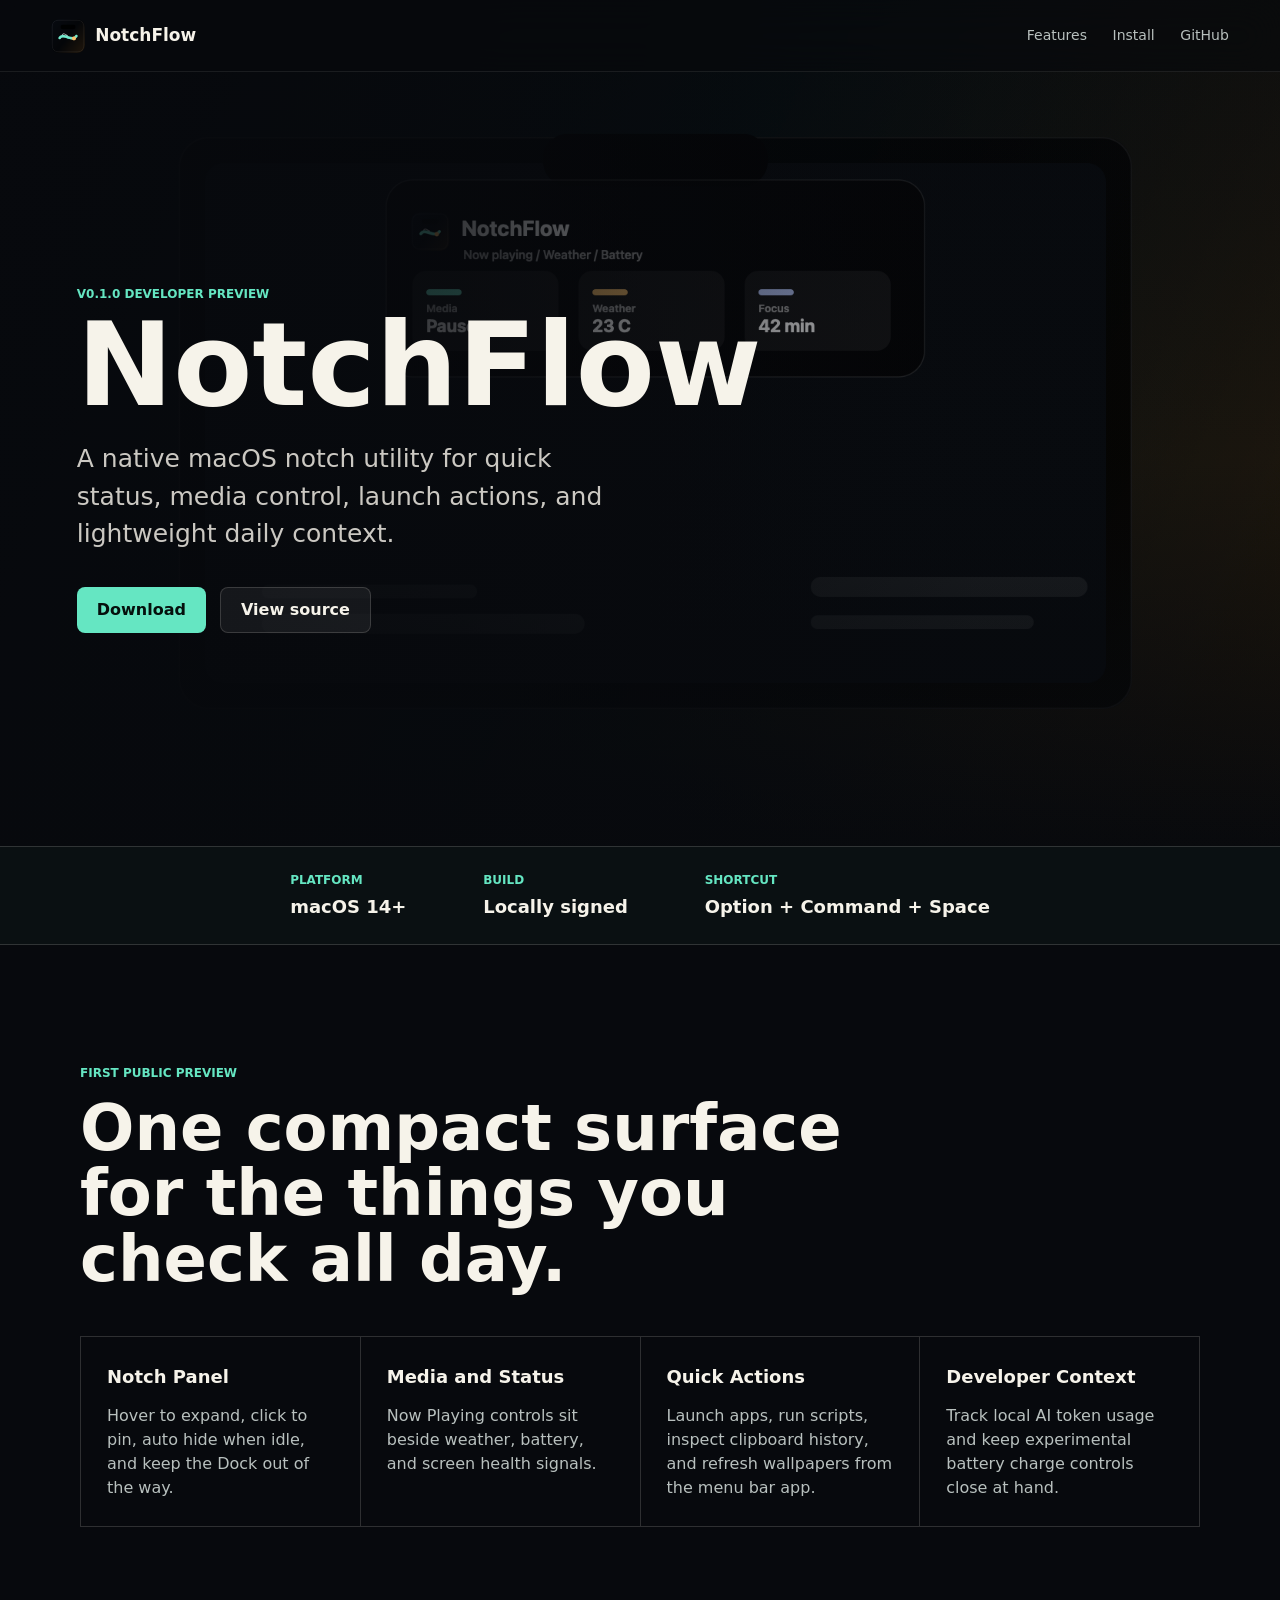
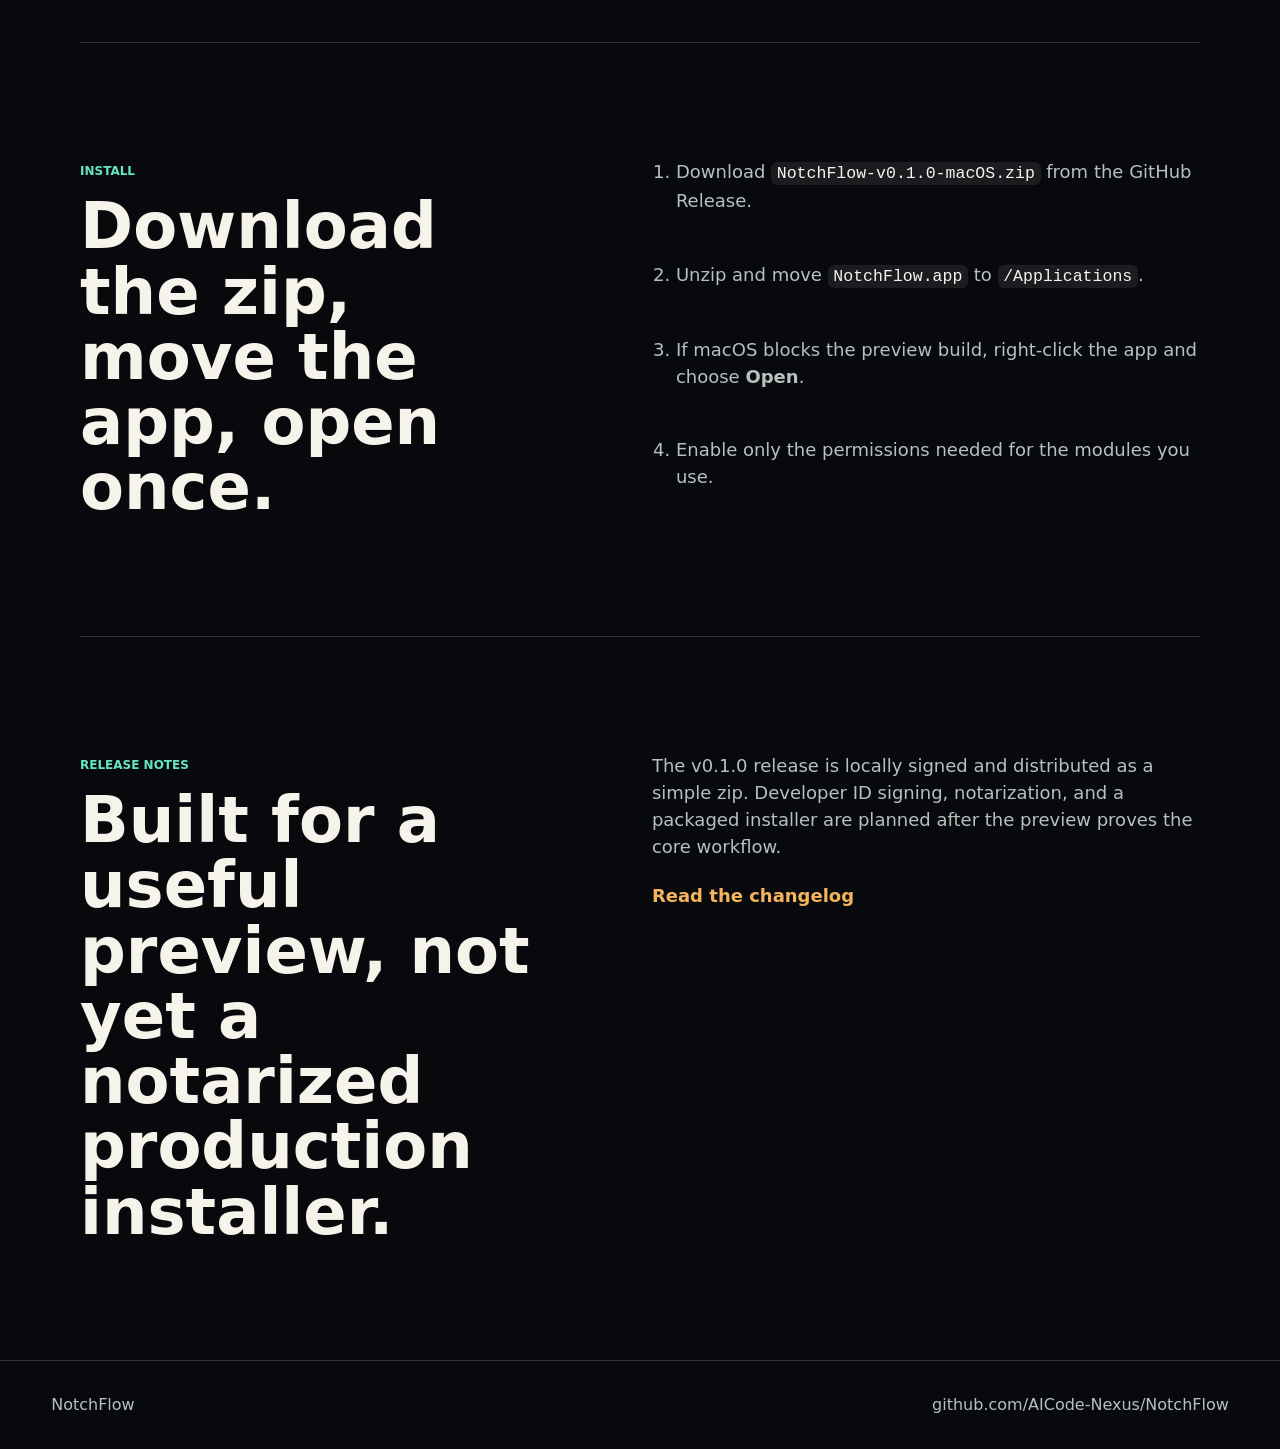
==== docs/index.html @ f4719229 "chore(release): prepare v0.1.0 public release" ====
<!doctype html>
<html lang="zh-CN">
  <head>
    <meta charset="utf-8">
    <meta name="viewport" content="width=device-width, initial-scale=1">
    <meta name="description" content="NotchFlow is a native macOS notch utility for quick status, media control, launch actions, and lightweight daily context.">
    <title>NotchFlow - macOS Notch Utility</title>
    <link rel="stylesheet" href="styles.css">
  </head>
  <body>
    <header class="site-header">
      <a class="brand" href="#top" aria-label="NotchFlow home">
        <img src="assets/notchflow-logo.png" alt="" width="34" height="34">
        <span>NotchFlow</span>
      </a>
      <nav aria-label="Primary navigation">
        <a href="#features">Features</a>
        <a href="#install">Install</a>
        <a href="https://github.com/AICode-Nexus/NotchFlow">GitHub</a>
      </nav>
    </header>

    <main id="top">
      <section class="hero" aria-labelledby="hero-title">
        <img class="hero-image" src="assets/notchflow-hero.png" alt="NotchFlow panel preview on a Mac-style desktop">
        <div class="hero-shade" aria-hidden="true"></div>
        <div class="hero-copy">
          <p class="version">v0.1.0 developer preview</p>
          <h1 id="hero-title">NotchFlow</h1>
          <p class="subtitle">A native macOS notch utility for quick status, media control, launch actions, and lightweight daily context.</p>
          <div class="hero-actions">
            <a class="primary-action" href="https://github.com/AICode-Nexus/NotchFlow/releases/latest">Download</a>
            <a class="secondary-action" href="https://github.com/AICode-Nexus/NotchFlow">View source</a>
          </div>
        </div>
      </section>

      <section class="release-band" aria-label="Release summary">
        <div>
          <span class="label">Platform</span>
          <strong>macOS 14+</strong>
        </div>
        <div>
          <span class="label">Build</span>
          <strong>Locally signed</strong>
        </div>
        <div>
          <span class="label">Shortcut</span>
          <strong>Option + Command + Space</strong>
        </div>
      </section>

      <section id="features" class="section">
        <div class="section-heading">
          <span class="eyebrow">First public preview</span>
          <h2>One compact surface for the things you check all day.</h2>
        </div>
        <div class="feature-grid">
          <article>
            <h3>Notch Panel</h3>
            <p>Hover to expand, click to pin, auto hide when idle, and keep the Dock out of the way.</p>
          </article>
          <article>
            <h3>Media and Status</h3>
            <p>Now Playing controls sit beside weather, battery, and screen health signals.</p>
          </article>
          <article>
            <h3>Quick Actions</h3>
            <p>Launch apps, run scripts, inspect clipboard history, and refresh wallpapers from the menu bar app.</p>
          </article>
          <article>
            <h3>Developer Context</h3>
            <p>Track local AI token usage and keep experimental battery charge controls close at hand.</p>
          </article>
        </div>
      </section>

      <section id="install" class="section split-section">
        <div>
          <span class="eyebrow">Install</span>
          <h2>Download the zip, move the app, open once.</h2>
        </div>
        <ol class="install-list">
          <li>Download <code>NotchFlow-v0.1.0-macOS.zip</code> from the GitHub Release.</li>
          <li>Unzip and move <code>NotchFlow.app</code> to <code>/Applications</code>.</li>
          <li>If macOS blocks the preview build, right-click the app and choose <strong>Open</strong>.</li>
          <li>Enable only the permissions needed for the modules you use.</li>
        </ol>
      </section>

      <section class="section notes-section">
        <div>
          <span class="eyebrow">Release notes</span>
          <h2>Built for a useful preview, not yet a notarized production installer.</h2>
        </div>
        <div class="notes">
          <p>The v0.1.0 release is locally signed and distributed as a simple zip. Developer ID signing, notarization, and a packaged installer are planned after the preview proves the core workflow.</p>
          <a href="https://github.com/AICode-Nexus/NotchFlow/blob/main/CHANGELOG.md">Read the changelog</a>
        </div>
      </section>
    </main>

    <footer class="site-footer">
      <span>NotchFlow</span>
      <a href="https://github.com/AICode-Nexus/NotchFlow">github.com/AICode-Nexus/NotchFlow</a>
    </footer>
  </body>
</html>
---- docs/styles.css ----
:root {
  color-scheme: dark;
  --page: #07090d;
  --ink: #f6f3ea;
  --muted: #b8c0be;
  --line: rgba(246, 243, 234, 0.16);
  --accent: #65e6c2;
  --warm: #f5b45b;
  --panel: rgba(11, 16, 22, 0.76);
}

* {
  box-sizing: border-box;
}

html {
  scroll-behavior: smooth;
}

body {
  margin: 0;
  background: var(--page);
  color: var(--ink);
  font-family: Inter, ui-sans-serif, system-ui, -apple-system, BlinkMacSystemFont, "SF Pro Text", "Segoe UI", sans-serif;
  line-height: 1.5;
}

a {
  color: inherit;
  text-decoration: none;
}

code {
  padding: 0.12em 0.34em;
  border-radius: 6px;
  background: rgba(255, 255, 255, 0.08);
  color: var(--ink);
  font-family: "SF Mono", ui-monospace, Menlo, Consolas, monospace;
  font-size: 0.92em;
}

.site-header {
  position: fixed;
  z-index: 10;
  top: 0;
  left: 0;
  right: 0;
  display: flex;
  align-items: center;
  justify-content: space-between;
  min-height: 72px;
  padding: 18px clamp(20px, 4vw, 58px);
  background: rgba(7, 9, 13, 0.58);
  border-bottom: 1px solid rgba(255, 255, 255, 0.08);
  backdrop-filter: blur(18px);
}

.brand,
.site-header nav,
.hero-actions,
.release-band {
  display: flex;
  align-items: center;
}

.brand {
  gap: 10px;
  font-size: 17px;
  font-weight: 700;
}

.brand img {
  border-radius: 8px;
}

.site-header nav {
  gap: clamp(14px, 2vw, 28px);
  color: var(--muted);
  font-size: 14px;
}

.site-header nav a:hover,
.site-footer a:hover {
  color: var(--accent);
}

.hero {
  position: relative;
  display: grid;
  min-height: 94svh;
  overflow: hidden;
  isolation: isolate;
}

.hero-image,
.hero-shade {
  position: absolute;
  inset: 0;
  width: 100%;
  height: 100%;
}

.hero-image {
  object-fit: cover;
  object-position: center;
  filter: saturate(1.02) contrast(1.02);
}

.hero-shade {
  z-index: 1;
  background:
    linear-gradient(90deg, rgba(7, 9, 13, 0.94) 0%, rgba(7, 9, 13, 0.72) 36%, rgba(7, 9, 13, 0.10) 76%),
    linear-gradient(0deg, rgba(7, 9, 13, 0.95) 0%, rgba(7, 9, 13, 0.12) 46%, rgba(7, 9, 13, 0.48) 100%);
}

.hero-copy {
  position: relative;
  z-index: 2;
  align-self: center;
  width: min(620px, calc(100% - 40px));
  margin-left: clamp(20px, 6vw, 92px);
  padding-top: 72px;
  animation: hero-enter 680ms ease-out both;
}

.version,
.eyebrow,
.label {
  color: var(--accent);
  font-size: 12px;
  font-weight: 700;
  letter-spacing: 0;
  text-transform: uppercase;
}

h1,
h2,
h3,
p {
  margin: 0;
}

h1 {
  margin-top: 12px;
  font-size: clamp(64px, 9vw, 132px);
  line-height: 0.88;
  letter-spacing: 0;
}

.subtitle {
  max-width: 560px;
  margin-top: 24px;
  color: rgba(246, 243, 234, 0.82);
  font-size: clamp(18px, 2vw, 25px);
}

.hero-actions {
  gap: 14px;
  flex-wrap: wrap;
  margin-top: 34px;
}

.primary-action,
.secondary-action {
  display: inline-flex;
  align-items: center;
  justify-content: center;
  min-height: 46px;
  padding: 0 20px;
  border-radius: 8px;
  font-weight: 700;
}

.primary-action {
  background: var(--accent);
  color: #05100d;
}

.secondary-action {
  border: 1px solid var(--line);
  color: var(--ink);
  background: rgba(255, 255, 255, 0.06);
}

.release-band {
  justify-content: center;
  gap: clamp(18px, 6vw, 90px);
  padding: 24px clamp(20px, 6vw, 92px);
  border-top: 1px solid var(--line);
  border-bottom: 1px solid var(--line);
  background: #0a1012;
}

.release-band div {
  display: grid;
  gap: 4px;
}

.release-band strong {
  font-size: clamp(15px, 2vw, 18px);
}

.section {
  width: min(1120px, calc(100% - 40px));
  margin: 0 auto;
  padding: clamp(72px, 9vw, 128px) 0;
}

.section-heading {
  max-width: 780px;
}

h2 {
  margin-top: 12px;
  font-size: clamp(34px, 5vw, 66px);
  line-height: 1.02;
  letter-spacing: 0;
}

h3 {
  font-size: 18px;
}

.feature-grid {
  display: grid;
  grid-template-columns: repeat(4, minmax(0, 1fr));
  gap: 0;
  margin-top: 44px;
  border-top: 1px solid var(--line);
  border-left: 1px solid var(--line);
}

.feature-grid article {
  min-height: 190px;
  padding: 26px;
  border-right: 1px solid var(--line);
  border-bottom: 1px solid var(--line);
  transition: background 180ms ease, transform 180ms ease;
}

.feature-grid article:hover {
  background: rgba(255, 255, 255, 0.045);
  transform: translateY(-2px);
}

.feature-grid p,
.notes p,
.install-list {
  color: var(--muted);
}

.feature-grid p {
  margin-top: 14px;
}

.split-section,
.notes-section {
  display: grid;
  grid-template-columns: minmax(0, 0.88fr) minmax(300px, 1fr);
  gap: clamp(34px, 7vw, 96px);
  border-top: 1px solid var(--line);
}

.install-list {
  display: grid;
  gap: 16px;
  margin: 0;
  padding-left: 24px;
  font-size: 18px;
}

.notes {
  display: grid;
  gap: 22px;
  align-content: start;
  font-size: 18px;
}

.notes a {
  width: max-content;
  color: var(--warm);
  font-weight: 700;
}

.site-footer {
  display: flex;
  align-items: center;
  justify-content: space-between;
  gap: 20px;
  padding: 32px clamp(20px, 4vw, 58px);
  color: var(--muted);
  border-top: 1px solid var(--line);
}

@keyframes hero-enter {
  from {
    opacity: 0;
    transform: translateY(18px);
  }
  to {
    opacity: 1;
    transform: translateY(0);
  }
}

@media (prefers-reduced-motion: reduce) {
  html {
    scroll-behavior: auto;
  }

  .hero-copy,
  .feature-grid article {
    animation: none;
    transition: none;
  }
}

@media (max-width: 860px) {
  .site-header {
    position: absolute;
  }

  .site-header nav {
    display: none;
  }

  .hero {
    min-height: 92svh;
  }

  .hero-shade {
    background:
      linear-gradient(0deg, rgba(7, 9, 13, 0.96) 0%, rgba(7, 9, 13, 0.54) 52%, rgba(7, 9, 13, 0.50) 100%),
      linear-gradient(90deg, rgba(7, 9, 13, 0.82) 0%, rgba(7, 9, 13, 0.18) 100%);
  }

  .hero-copy {
    align-self: end;
    margin: 0 auto;
    padding: 0 0 72px;
  }

  h1 {
    font-size: clamp(58px, 18vw, 88px);
  }

  .release-band,
  .site-footer {
    align-items: flex-start;
    flex-direction: column;
  }

  .feature-grid,
  .split-section,
  .notes-section {
    grid-template-columns: 1fr;
  }

  .feature-grid article {
    min-height: 150px;
  }
}
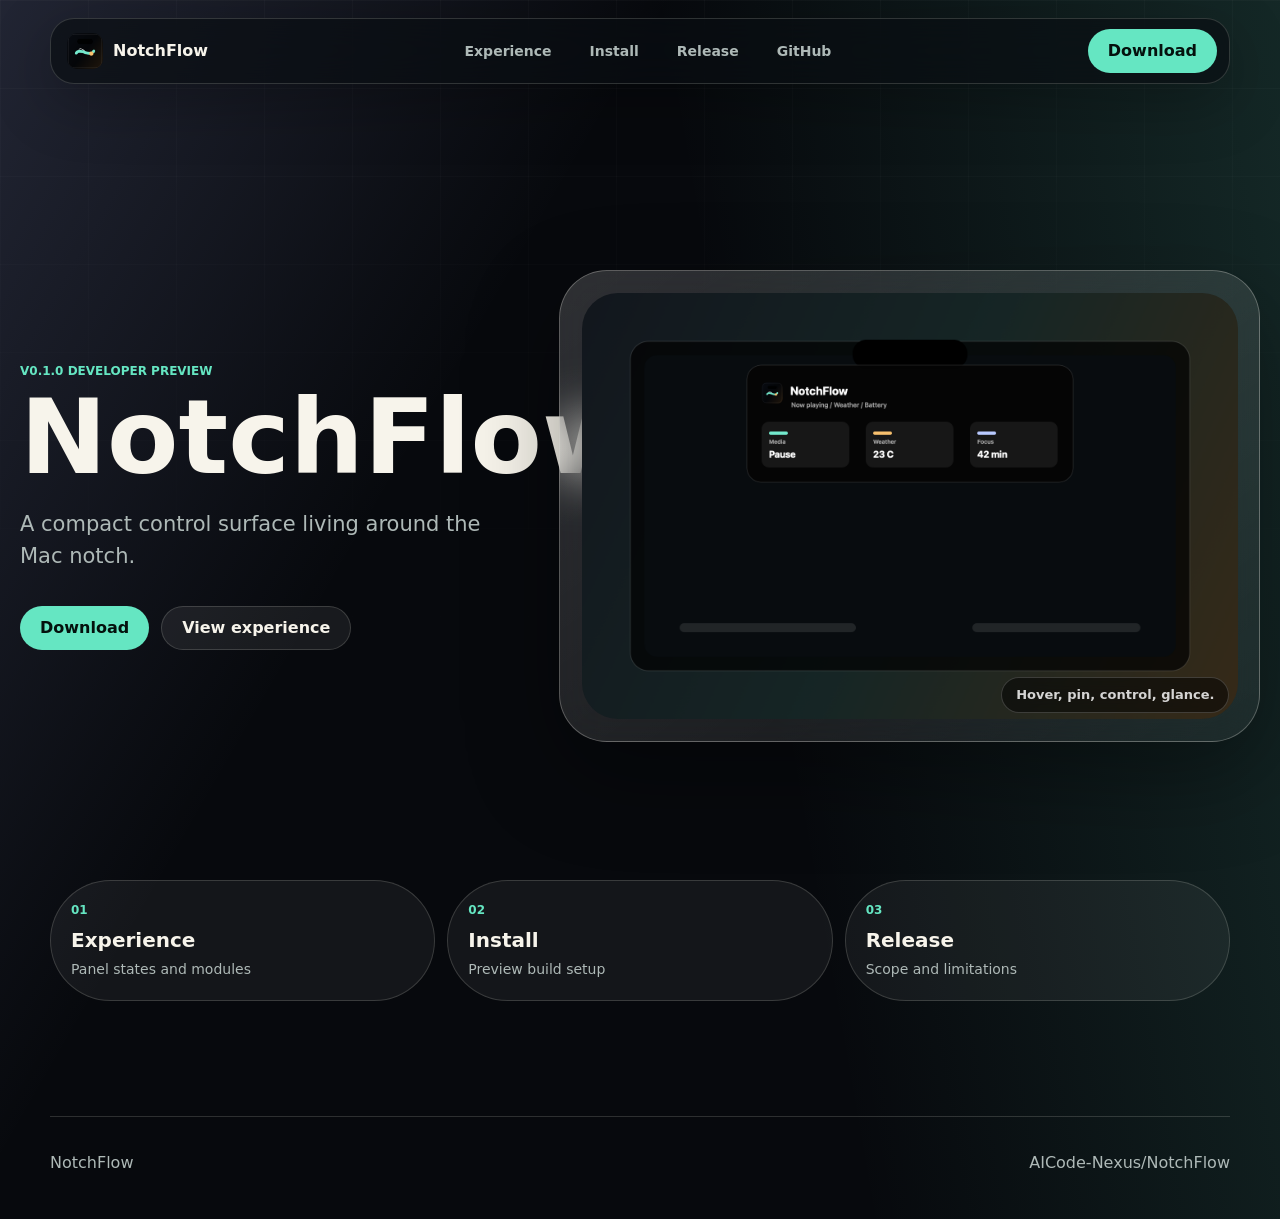
==== commit aeb70ef3: "docs(pages): redesign NotchFlow site" ====
--- a/docs/index.html
+++ b/docs/index.html
@@ -3,106 +3,67 @@
   <head>
     <meta charset="utf-8">
     <meta name="viewport" content="width=device-width, initial-scale=1">
-    <meta name="description" content="NotchFlow is a native macOS notch utility for quick status, media control, launch actions, and lightweight daily context.">
-    <title>NotchFlow - macOS Notch Utility</title>
+    <meta name="description" content="NotchFlow turns the Mac notch into a compact control surface for status, media, shortcuts, and small daily context.">
+    <title>NotchFlow - Mac Notch Control Surface</title>
+    <link rel="icon" href="assets/notchflow-logo.png">
     <link rel="stylesheet" href="styles.css">
+    <script src="site.js?v=20260615" defer></script>
   </head>
-  <body>
-    <header class="site-header">
-      <a class="brand" href="#top" aria-label="NotchFlow home">
-        <img src="assets/notchflow-logo.png" alt="" width="34" height="34">
+  <body data-page="home">
+    <header class="site-shell">
+      <a class="brand" href="index.html" aria-label="NotchFlow home">
+        <img src="assets/notchflow-logo.png" alt="" width="36" height="36">
         <span>NotchFlow</span>
       </a>
-      <nav aria-label="Primary navigation">
-        <a href="#features">Features</a>
-        <a href="#install">Install</a>
+      <nav class="primary-nav" aria-label="Primary navigation">
+        <a href="experience.html">Experience</a>
+        <a href="install.html">Install</a>
+        <a href="release.html">Release</a>
         <a href="https://github.com/AICode-Nexus/NotchFlow">GitHub</a>
       </nav>
+      <a class="nav-action" href="https://github.com/AICode-Nexus/NotchFlow/releases/latest">Download</a>
     </header>
 
-    <main id="top">
-      <section class="hero" aria-labelledby="hero-title">
-        <img class="hero-image" src="assets/notchflow-hero.png" alt="NotchFlow panel preview on a Mac-style desktop">
-        <div class="hero-shade" aria-hidden="true"></div>
-        <div class="hero-copy">
-          <p class="version">v0.1.0 developer preview</p>
+    <main>
+      <section class="hero-home" aria-labelledby="hero-title">
+        <div class="hero-copy reveal">
+          <p class="kicker">v0.1.0 developer preview</p>
           <h1 id="hero-title">NotchFlow</h1>
-          <p class="subtitle">A native macOS notch utility for quick status, media control, launch actions, and lightweight daily context.</p>
-          <div class="hero-actions">
-            <a class="primary-action" href="https://github.com/AICode-Nexus/NotchFlow/releases/latest">Download</a>
-            <a class="secondary-action" href="https://github.com/AICode-Nexus/NotchFlow">View source</a>
+          <p class="hero-line">A compact control surface living around the Mac notch.</p>
+          <div class="action-row">
+            <a class="button primary" href="https://github.com/AICode-Nexus/NotchFlow/releases/latest">Download</a>
+            <a class="button ghost" href="experience.html">View experience</a>
           </div>
         </div>
+
+        <a class="screenshot-stage reveal" href="experience.html" aria-label="Open NotchFlow experience page">
+          <img src="assets/notchflow-stage.png" alt="NotchFlow notch panel screenshot on a Mac desktop" width="1600" height="1040">
+          <span class="stage-caption">Hover, pin, control, glance.</span>
+        </a>
       </section>
 
-      <section class="release-band" aria-label="Release summary">
-        <div>
-          <span class="label">Platform</span>
-          <strong>macOS 14+</strong>
-        </div>
-        <div>
-          <span class="label">Build</span>
-          <strong>Locally signed</strong>
-        </div>
-        <div>
-          <span class="label">Shortcut</span>
-          <strong>Option + Command + Space</strong>
-        </div>
-      </section>
-
-      <section id="features" class="section">
-        <div class="section-heading">
-          <span class="eyebrow">First public preview</span>
-          <h2>One compact surface for the things you check all day.</h2>
-        </div>
-        <div class="feature-grid">
-          <article>
-            <h3>Notch Panel</h3>
-            <p>Hover to expand, click to pin, auto hide when idle, and keep the Dock out of the way.</p>
-          </article>
-          <article>
-            <h3>Media and Status</h3>
-            <p>Now Playing controls sit beside weather, battery, and screen health signals.</p>
-          </article>
-          <article>
-            <h3>Quick Actions</h3>
-            <p>Launch apps, run scripts, inspect clipboard history, and refresh wallpapers from the menu bar app.</p>
-          </article>
-          <article>
-            <h3>Developer Context</h3>
-            <p>Track local AI token usage and keep experimental battery charge controls close at hand.</p>
-          </article>
-        </div>
-      </section>
-
-      <section id="install" class="section split-section">
-        <div>
-          <span class="eyebrow">Install</span>
-          <h2>Download the zip, move the app, open once.</h2>
-        </div>
-        <ol class="install-list">
-          <li>Download <code>NotchFlow-v0.1.0-macOS.zip</code> from the GitHub Release.</li>
-          <li>Unzip and move <code>NotchFlow.app</code> to <code>/Applications</code>.</li>
-          <li>If macOS blocks the preview build, right-click the app and choose <strong>Open</strong>.</li>
-          <li>Enable only the permissions needed for the modules you use.</li>
-        </ol>
-      </section>
-
-      <section class="section notes-section">
-        <div>
-          <span class="eyebrow">Release notes</span>
-          <h2>Built for a useful preview, not yet a notarized production installer.</h2>
-        </div>
-        <div class="notes">
-          <p>The v0.1.0 release is locally signed and distributed as a simple zip. Developer ID signing, notarization, and a packaged installer are planned after the preview proves the core workflow.</p>
-          <a href="https://github.com/AICode-Nexus/NotchFlow/blob/main/CHANGELOG.md">Read the changelog</a>
-        </div>
+      <section class="route-strip reveal" aria-label="Site sections">
+        <a href="experience.html">
+          <span>01</span>
+          <strong>Experience</strong>
+          <small>Panel states and modules</small>
+        </a>
+        <a href="install.html">
+          <span>02</span>
+          <strong>Install</strong>
+          <small>Preview build setup</small>
+        </a>
+        <a href="release.html">
+          <span>03</span>
+          <strong>Release</strong>
+          <small>Scope and limitations</small>
+        </a>
       </section>
     </main>
 
     <footer class="site-footer">
       <span>NotchFlow</span>
-      <a href="https://github.com/AICode-Nexus/NotchFlow">github.com/AICode-Nexus/NotchFlow</a>
+      <a href="https://github.com/AICode-Nexus/NotchFlow">AICode-Nexus/NotchFlow</a>
     </footer>
   </body>
 </html>
--- a/docs/styles.css
+++ b/docs/styles.css
@@ -1,12 +1,17 @@
 :root {
   color-scheme: dark;
   --page: #07090d;
-  --ink: #f6f3ea;
-  --muted: #b8c0be;
-  --line: rgba(246, 243, 234, 0.16);
+  --page-soft: #0b1114;
+  --ink: #f7f4eb;
+  --muted: #aeb9b7;
+  --line: rgba(247, 244, 235, 0.16);
+  --line-strong: rgba(247, 244, 235, 0.28);
+  --glass: rgba(255, 255, 255, 0.09);
+  --glass-strong: rgba(255, 255, 255, 0.14);
   --accent: #65e6c2;
-  --warm: #f5b45b;
-  --panel: rgba(11, 16, 22, 0.76);
+  --warm: #f4b565;
+  --violet: #aeb9ff;
+  --shadow: 0 32px 90px rgba(0, 0, 0, 0.36);
 }
 
 * {
@@ -18,11 +23,35 @@
 }
 
 body {
+  min-width: 320px;
   margin: 0;
-  background: var(--page);
+  overflow-x: hidden;
+  background:
+    linear-gradient(120deg, rgba(174, 185, 255, 0.16), transparent 34%),
+    linear-gradient(260deg, rgba(101, 230, 194, 0.14), transparent 42%),
+    var(--page);
   color: var(--ink);
   font-family: Inter, ui-sans-serif, system-ui, -apple-system, BlinkMacSystemFont, "SF Pro Text", "Segoe UI", sans-serif;
   line-height: 1.5;
+}
+
+body::before {
+  content: "";
+  position: fixed;
+  inset: 0;
+  z-index: -1;
+  pointer-events: none;
+  background-image:
+    linear-gradient(rgba(255, 255, 255, 0.035) 1px, transparent 1px),
+    linear-gradient(90deg, rgba(255, 255, 255, 0.03) 1px, transparent 1px);
+  background-size: 88px 88px;
+  mask-image: linear-gradient(180deg, rgba(0, 0, 0, 0.76), transparent 78%);
+}
+
+img {
+  display: block;
+  max-width: 100%;
+  height: auto;
 }
 
 a {
@@ -39,324 +68,616 @@
   font-size: 0.92em;
 }
 
-.site-header {
-  position: fixed;
-  z-index: 10;
-  top: 0;
-  left: 0;
-  right: 0;
-  display: flex;
-  align-items: center;
-  justify-content: space-between;
-  min-height: 72px;
-  padding: 18px clamp(20px, 4vw, 58px);
-  background: rgba(7, 9, 13, 0.58);
-  border-bottom: 1px solid rgba(255, 255, 255, 0.08);
-  backdrop-filter: blur(18px);
+:focus-visible {
+  outline: 3px solid rgba(101, 230, 194, 0.72);
+  outline-offset: 4px;
+}
+
+.site-shell {
+  position: sticky;
+  top: 18px;
+  z-index: 20;
+  display: grid;
+  grid-template-columns: auto 1fr auto;
+  gap: 18px;
+  align-items: center;
+  width: min(1180px, calc(100% - 32px));
+  min-height: 66px;
+  margin: 18px auto 0;
+  padding: 10px 12px 10px 16px;
+  border: 1px solid var(--line);
+  border-radius: 24px;
+  background: rgba(9, 14, 18, 0.68);
+  box-shadow: 0 18px 60px rgba(0, 0, 0, 0.26);
+  backdrop-filter: blur(22px);
 }
 
 .brand,
-.site-header nav,
-.hero-actions,
-.release-band {
+.primary-nav,
+.action-row,
+.route-strip,
+.feature-rail,
+.release-links {
   display: flex;
   align-items: center;
 }
 
 .brand {
   gap: 10px;
-  font-size: 17px;
-  font-weight: 700;
+  min-height: 44px;
+  font-weight: 750;
 }
 
 .brand img {
-  border-radius: 8px;
-}
-
-.site-header nav {
-  gap: clamp(14px, 2vw, 28px);
+  border-radius: 10px;
+}
+
+.primary-nav {
+  justify-content: center;
+  gap: 6px;
+}
+
+.primary-nav a,
+.nav-action,
+.button,
+.segmented button,
+.release-links a,
+.route-strip a,
+.feature-rail a {
+  min-height: 44px;
+  border-radius: 999px;
+  transition: transform 220ms ease, background 220ms ease, border-color 220ms ease, color 220ms ease;
+}
+
+.primary-nav a {
+  display: inline-flex;
+  align-items: center;
+  padding: 0 16px;
   color: var(--muted);
   font-size: 14px;
-}
-
-.site-header nav a:hover,
+  font-weight: 650;
+}
+
+.primary-nav a:hover,
+.primary-nav a[aria-current="page"] {
+  color: var(--ink);
+  background: rgba(255, 255, 255, 0.08);
+}
+
+.nav-action,
+.button {
+  display: inline-flex;
+  align-items: center;
+  justify-content: center;
+  padding: 0 20px;
+  font-weight: 800;
+}
+
+.nav-action,
+.button.primary {
+  color: #04110d;
+  background: var(--accent);
+}
+
+.button.ghost {
+  border: 1px solid var(--line);
+  color: var(--ink);
+  background: rgba(255, 255, 255, 0.07);
+}
+
+.nav-action:hover,
+.button:hover,
+.route-strip a:hover,
+.feature-rail a:hover,
+.release-links a:hover {
+  transform: translateY(-2px);
+}
+
+.hero-home {
+  display: grid;
+  grid-template-columns: minmax(320px, 0.82fr) minmax(460px, 1.18fr);
+  gap: clamp(28px, 4vw, 58px);
+  align-items: center;
+  width: min(1240px, calc(100% - 40px));
+  min-height: calc(100svh - 104px);
+  margin: 0 auto;
+  padding: clamp(52px, 8vw, 104px) 0 54px;
+}
+
+.hero-copy {
+  max-width: 520px;
+}
+
+.kicker {
+  margin: 0 0 14px;
+  color: var(--accent);
+  font-size: 12px;
+  font-weight: 850;
+  letter-spacing: 0;
+  text-transform: uppercase;
+}
+
+h1,
+h2,
+p {
+  margin: 0;
+}
+
+h1 {
+  font-size: 104px;
+  line-height: 0.84;
+  letter-spacing: 0;
+}
+
+.page-hero h1 {
+  max-width: 980px;
+  font-size: 92px;
+  line-height: 0.95;
+}
+
+h2 {
+  font-size: 52px;
+  line-height: 1.02;
+  letter-spacing: 0;
+}
+
+.hero-line,
+.page-hero p,
+.shot-copy p,
+.install-flow p,
+.release-grid p {
+  color: var(--muted);
+  font-size: 21px;
+}
+
+.hero-line {
+  margin-top: 28px;
+}
+
+.action-row {
+  flex-wrap: wrap;
+  gap: 12px;
+  margin-top: 34px;
+}
+
+.screenshot-stage,
+.shot-frame,
+.install-panel {
+  position: relative;
+  border: 1px solid var(--line-strong);
+  border-radius: clamp(28px, 4vw, 48px);
+  background: linear-gradient(145deg, rgba(255, 255, 255, 0.16), rgba(255, 255, 255, 0.05));
+  box-shadow: var(--shadow);
+  overflow: hidden;
+  backdrop-filter: blur(26px);
+}
+
+.screenshot-stage {
+  padding: clamp(12px, 1.7vw, 22px);
+  animation: stage-in 780ms cubic-bezier(0.2, 0.8, 0.2, 1) both;
+}
+
+.screenshot-stage img,
+.shot-frame img,
+.install-panel img {
+  border-radius: clamp(20px, 3vw, 36px);
+}
+
+.stage-caption {
+  position: absolute;
+  right: 30px;
+  bottom: 28px;
+  display: inline-flex;
+  align-items: center;
+  min-height: 36px;
+  padding: 0 14px;
+  border: 1px solid rgba(255, 255, 255, 0.18);
+  border-radius: 999px;
+  background: rgba(0, 0, 0, 0.50);
+  color: rgba(255, 255, 255, 0.82);
+  font-size: 13px;
+  font-weight: 750;
+  backdrop-filter: blur(14px);
+}
+
+.route-strip {
+  gap: 12px;
+  width: min(1180px, calc(100% - 40px));
+  margin: 0 auto clamp(70px, 9vw, 120px);
+}
+
+.route-strip a {
+  flex: 1;
+  min-width: 0;
+  padding: 20px;
+  border: 1px solid var(--line);
+  background: rgba(255, 255, 255, 0.055);
+}
+
+.route-strip span,
+.feature-rail span,
+.release-grid span {
+  display: block;
+  color: var(--accent);
+  font-size: 12px;
+  font-weight: 850;
+}
+
+.route-strip strong,
+.feature-rail strong {
+  display: block;
+  margin-top: 6px;
+  font-size: 20px;
+}
+
+.route-strip small {
+  display: block;
+  margin-top: 4px;
+  color: var(--muted);
+  font-size: 14px;
+}
+
+.page-main {
+  width: min(1180px, calc(100% - 40px));
+  margin: 0 auto;
+  padding: clamp(70px, 9vw, 120px) 0 clamp(70px, 10vw, 140px);
+}
+
+.page-hero {
+  max-width: 1030px;
+  padding-bottom: clamp(44px, 7vw, 84px);
+}
+
+.page-hero.narrow {
+  max-width: 820px;
+}
+
+.page-hero p {
+  max-width: 720px;
+  margin-top: 24px;
+}
+
+.shot-lab {
+  display: grid;
+  grid-template-columns: minmax(280px, 0.55fr) minmax(420px, 1fr);
+  gap: clamp(28px, 5vw, 70px);
+  align-items: center;
+  padding: clamp(22px, 4vw, 42px);
+  border: 1px solid var(--line);
+  border-radius: 34px;
+  background: rgba(255, 255, 255, 0.055);
+}
+
+.shot-copy p {
+  margin-top: 18px;
+}
+
+.segmented {
+  display: inline-flex;
+  gap: 6px;
+  margin-top: 28px;
+  padding: 6px;
+  border: 1px solid var(--line);
+  border-radius: 999px;
+  background: rgba(0, 0, 0, 0.20);
+}
+
+.segmented button {
+  border: 0;
+  padding: 0 16px;
+  color: var(--muted);
+  background: transparent;
+  font: inherit;
+  font-size: 14px;
+  font-weight: 780;
+  cursor: pointer;
+}
+
+.segmented button.is-active {
+  color: #07120f;
+  background: var(--accent);
+}
+
+.shot-frame {
+  padding: 12px;
+}
+
+.shot-frame img {
+  transition: opacity 220ms ease, transform 260ms ease;
+}
+
+.shot-frame.is-switching img {
+  opacity: 0;
+  transform: translateY(10px) scale(0.985);
+}
+
+.feature-rail,
+.release-links {
+  gap: 12px;
+  margin-top: 18px;
+}
+
+.feature-rail a,
+.release-links a {
+  flex: 1;
+  padding: 22px;
+  border: 1px solid var(--line);
+  background: rgba(255, 255, 255, 0.06);
+}
+
+.install-flow {
+  display: grid;
+  grid-template-columns: minmax(280px, 0.85fr) minmax(420px, 1fr);
+  gap: clamp(26px, 5vw, 70px);
+  align-items: start;
+}
+
+.install-flow ol {
+  display: grid;
+  gap: 14px;
+  margin: 0;
+  padding: 0;
+  list-style: none;
+}
+
+.install-flow li {
+  padding: 22px;
+  border: 1px solid var(--line);
+  border-radius: 24px;
+  background: rgba(255, 255, 255, 0.055);
+}
+
+.install-flow span {
+  color: var(--warm);
+  font-size: 12px;
+  font-weight: 850;
+}
+
+.install-flow strong {
+  display: block;
+  margin-top: 8px;
+  font-size: 22px;
+}
+
+.install-flow p {
+  margin-top: 8px;
+  font-size: 16px;
+}
+
+.install-panel {
+  padding: 12px;
+}
+
+.release-grid {
+  display: grid;
+  grid-template-columns: repeat(2, minmax(0, 1fr));
+  gap: 14px;
+}
+
+.release-grid article {
+  min-height: 360px;
+  padding: clamp(28px, 4vw, 44px);
+  border: 1px solid var(--line);
+  border-radius: 30px;
+  background: rgba(255, 255, 255, 0.06);
+}
+
+.release-grid h2 {
+  margin-top: 18px;
+}
+
+.release-grid p {
+  margin-top: 22px;
+}
+
+.site-footer {
+  display: flex;
+  align-items: center;
+  justify-content: space-between;
+  gap: 20px;
+  width: min(1180px, calc(100% - 40px));
+  margin: 0 auto;
+  padding: 34px 0 44px;
+  color: var(--muted);
+  border-top: 1px solid var(--line);
+}
+
 .site-footer a:hover {
   color: var(--accent);
 }
 
-.hero {
-  position: relative;
-  display: grid;
-  min-height: 94svh;
-  overflow: hidden;
-  isolation: isolate;
-}
-
-.hero-image,
-.hero-shade {
-  position: absolute;
-  inset: 0;
-  width: 100%;
-  height: 100%;
-}
-
-.hero-image {
-  object-fit: cover;
-  object-position: center;
-  filter: saturate(1.02) contrast(1.02);
-}
-
-.hero-shade {
-  z-index: 1;
-  background:
-    linear-gradient(90deg, rgba(7, 9, 13, 0.94) 0%, rgba(7, 9, 13, 0.72) 36%, rgba(7, 9, 13, 0.10) 76%),
-    linear-gradient(0deg, rgba(7, 9, 13, 0.95) 0%, rgba(7, 9, 13, 0.12) 46%, rgba(7, 9, 13, 0.48) 100%);
-}
-
-.hero-copy {
-  position: relative;
-  z-index: 2;
-  align-self: center;
-  width: min(620px, calc(100% - 40px));
-  margin-left: clamp(20px, 6vw, 92px);
-  padding-top: 72px;
-  animation: hero-enter 680ms ease-out both;
-}
-
-.version,
-.eyebrow,
-.label {
-  color: var(--accent);
-  font-size: 12px;
-  font-weight: 700;
-  letter-spacing: 0;
-  text-transform: uppercase;
-}
-
-h1,
-h2,
-h3,
-p {
-  margin: 0;
-}
-
-h1 {
-  margin-top: 12px;
-  font-size: clamp(64px, 9vw, 132px);
-  line-height: 0.88;
-  letter-spacing: 0;
-}
-
-.subtitle {
-  max-width: 560px;
-  margin-top: 24px;
-  color: rgba(246, 243, 234, 0.82);
-  font-size: clamp(18px, 2vw, 25px);
-}
-
-.hero-actions {
-  gap: 14px;
-  flex-wrap: wrap;
-  margin-top: 34px;
-}
-
-.primary-action,
-.secondary-action {
-  display: inline-flex;
-  align-items: center;
-  justify-content: center;
-  min-height: 46px;
-  padding: 0 20px;
-  border-radius: 8px;
-  font-weight: 700;
-}
-
-.primary-action {
-  background: var(--accent);
-  color: #05100d;
-}
-
-.secondary-action {
-  border: 1px solid var(--line);
-  color: var(--ink);
-  background: rgba(255, 255, 255, 0.06);
-}
-
-.release-band {
-  justify-content: center;
-  gap: clamp(18px, 6vw, 90px);
-  padding: 24px clamp(20px, 6vw, 92px);
-  border-top: 1px solid var(--line);
-  border-bottom: 1px solid var(--line);
-  background: #0a1012;
-}
-
-.release-band div {
-  display: grid;
-  gap: 4px;
-}
-
-.release-band strong {
-  font-size: clamp(15px, 2vw, 18px);
-}
-
-.section {
-  width: min(1120px, calc(100% - 40px));
-  margin: 0 auto;
-  padding: clamp(72px, 9vw, 128px) 0;
-}
-
-.section-heading {
-  max-width: 780px;
-}
-
-h2 {
-  margin-top: 12px;
-  font-size: clamp(34px, 5vw, 66px);
-  line-height: 1.02;
-  letter-spacing: 0;
-}
-
-h3 {
-  font-size: 18px;
-}
-
-.feature-grid {
-  display: grid;
-  grid-template-columns: repeat(4, minmax(0, 1fr));
-  gap: 0;
-  margin-top: 44px;
-  border-top: 1px solid var(--line);
-  border-left: 1px solid var(--line);
-}
-
-.feature-grid article {
-  min-height: 190px;
-  padding: 26px;
-  border-right: 1px solid var(--line);
-  border-bottom: 1px solid var(--line);
-  transition: background 180ms ease, transform 180ms ease;
-}
-
-.feature-grid article:hover {
-  background: rgba(255, 255, 255, 0.045);
-  transform: translateY(-2px);
-}
-
-.feature-grid p,
-.notes p,
-.install-list {
-  color: var(--muted);
-}
-
-.feature-grid p {
-  margin-top: 14px;
-}
-
-.split-section,
-.notes-section {
-  display: grid;
-  grid-template-columns: minmax(0, 0.88fr) minmax(300px, 1fr);
-  gap: clamp(34px, 7vw, 96px);
-  border-top: 1px solid var(--line);
-}
-
-.install-list {
-  display: grid;
-  gap: 16px;
-  margin: 0;
-  padding-left: 24px;
-  font-size: 18px;
-}
-
-.notes {
-  display: grid;
-  gap: 22px;
-  align-content: start;
-  font-size: 18px;
-}
-
-.notes a {
-  width: max-content;
-  color: var(--warm);
-  font-weight: 700;
-}
-
-.site-footer {
-  display: flex;
-  align-items: center;
-  justify-content: space-between;
-  gap: 20px;
-  padding: 32px clamp(20px, 4vw, 58px);
-  color: var(--muted);
-  border-top: 1px solid var(--line);
-}
-
-@keyframes hero-enter {
+.reveal {
+  opacity: 1;
+  transform: none;
+}
+
+.js .reveal {
+  opacity: 0;
+  transform: translateY(18px);
+  transition: opacity 520ms ease, transform 520ms ease;
+}
+
+.js .reveal.is-visible {
+  opacity: 1;
+  transform: translateY(0);
+}
+
+@keyframes stage-in {
   from {
     opacity: 0;
-    transform: translateY(18px);
+    transform: translateY(28px) scale(0.985);
   }
   to {
     opacity: 1;
-    transform: translateY(0);
-  }
-}
-
-@media (prefers-reduced-motion: reduce) {
-  html {
-    scroll-behavior: auto;
-  }
-
-  .hero-copy,
-  .feature-grid article {
-    animation: none;
-    transition: none;
-  }
-}
-
-@media (max-width: 860px) {
-  .site-header {
-    position: absolute;
-  }
-
-  .site-header nav {
-    display: none;
-  }
-
-  .hero {
-    min-height: 92svh;
-  }
-
-  .hero-shade {
-    background:
-      linear-gradient(0deg, rgba(7, 9, 13, 0.96) 0%, rgba(7, 9, 13, 0.54) 52%, rgba(7, 9, 13, 0.50) 100%),
-      linear-gradient(90deg, rgba(7, 9, 13, 0.82) 0%, rgba(7, 9, 13, 0.18) 100%);
-  }
-
-  .hero-copy {
-    align-self: end;
-    margin: 0 auto;
-    padding: 0 0 72px;
-  }
-
+    transform: translateY(0) scale(1);
+  }
+}
+
+@media (min-width: 1320px) {
   h1 {
-    font-size: clamp(58px, 18vw, 88px);
-  }
-
-  .release-band,
+    font-size: 132px;
+  }
+
+  h2 {
+    font-size: 56px;
+  }
+
+  .screenshot-stage {
+    animation-name: stage-in-wide;
+    transform: perspective(1200px) rotateX(0deg) rotateY(-4deg);
+  }
+}
+
+@keyframes stage-in-wide {
+  from {
+    opacity: 0;
+    transform: perspective(1200px) rotateX(8deg) rotateY(-10deg) translateY(28px);
+  }
+  to {
+    opacity: 1;
+    transform: perspective(1200px) rotateX(0deg) rotateY(-4deg) translateY(0);
+  }
+}
+
+@media (max-width: 920px) {
+  .site-shell {
+    grid-template-columns: 1fr auto;
+  }
+
+  .primary-nav {
+    grid-column: 1 / -1;
+    justify-content: flex-start;
+    overflow-x: auto;
+    padding-bottom: 2px;
+  }
+
+  .hero-home,
+  .shot-lab,
+  .install-flow {
+    grid-template-columns: 1fr;
+  }
+
+  .hero-home {
+    padding-top: 56px;
+  }
+
+  .screenshot-stage {
+    transform: none;
+  }
+
+  h1 {
+    font-size: 84px;
+  }
+
+  .page-hero h1 {
+    font-size: 66px;
+  }
+
+  h2 {
+    font-size: 42px;
+  }
+
+  .route-strip,
+  .feature-rail,
+  .release-links,
+  .release-grid {
+    flex-direction: column;
+    display: grid;
+    grid-template-columns: 1fr;
+  }
+}
+
+@media (max-width: 560px) {
+  .site-shell,
+  .hero-home,
+  .route-strip,
+  .page-main,
+  .site-footer {
+    width: min(100% - 28px, 1180px);
+  }
+
+  .site-shell {
+    grid-template-columns: 1fr;
+    gap: 10px;
+    padding: 14px;
+  }
+
+  .primary-nav {
+    display: grid;
+    grid-column: auto;
+    grid-template-columns: repeat(4, minmax(0, 1fr));
+    width: 100%;
+    overflow: visible;
+  }
+
+  .primary-nav a {
+    justify-content: center;
+    padding: 0 4px;
+    font-size: 13px;
+  }
+
+  .nav-action {
+    width: 100%;
+    padding: 0 14px;
+  }
+
+  h1 {
+    font-size: 64px;
+  }
+
+  .page-hero h1 {
+    font-size: 48px;
+  }
+
+  h2 {
+    font-size: 34px;
+  }
+
+  .hero-line,
+  .page-hero p,
+  .shot-copy p,
+  .release-grid p {
+    font-size: 18px;
+  }
+
+  .stage-caption {
+    right: 18px;
+    bottom: 18px;
+  }
+
+  .route-strip a,
+  .feature-rail a,
+  .release-links a {
+    width: 100%;
+  }
+
+  .segmented {
+    width: 100%;
+  }
+
+  .segmented button {
+    flex: 1;
+    padding: 0 10px;
+  }
+
   .site-footer {
     align-items: flex-start;
     flex-direction: column;
   }
-
-  .feature-grid,
-  .split-section,
-  .notes-section {
-    grid-template-columns: 1fr;
-  }
-
-  .feature-grid article {
-    min-height: 150px;
-  }
-}
+}
+
+@media (prefers-reduced-motion: reduce) {
+  *,
+  *::before,
+  *::after {
+    scroll-behavior: auto !important;
+    animation-duration: 0.01ms !important;
+    animation-iteration-count: 1 !important;
+    transition-duration: 0.01ms !important;
+  }
+
+  .js .reveal {
+    opacity: 1;
+    transform: none;
+  }
+}
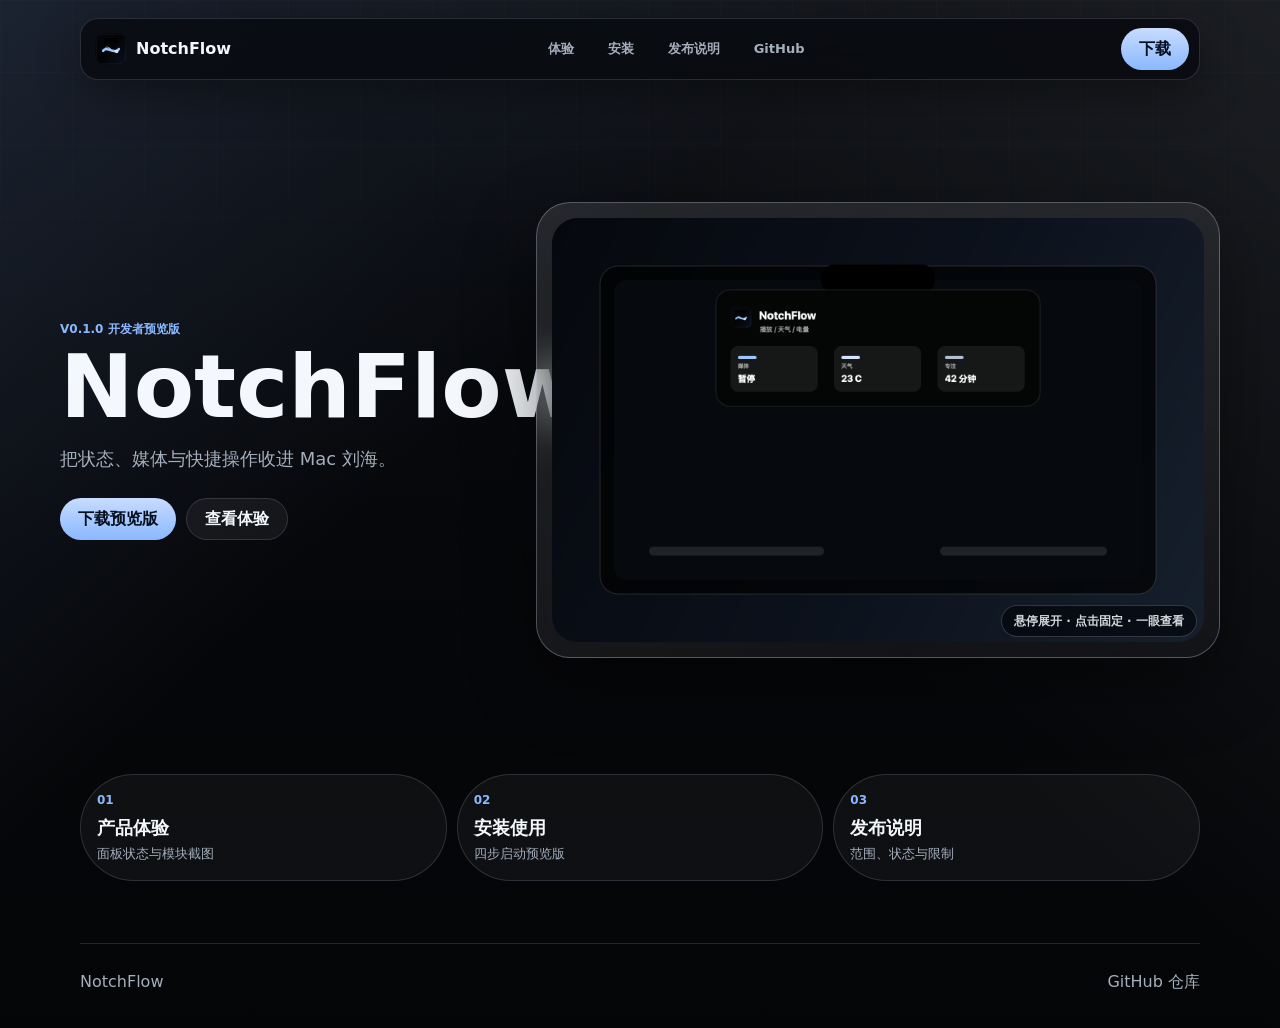
==== commit f08e5f53: "docs(pages): localize NotchFlow release site" ====
--- a/docs/index.html
+++ b/docs/index.html
@@ -3,67 +3,67 @@
   <head>
     <meta charset="utf-8">
     <meta name="viewport" content="width=device-width, initial-scale=1">
-    <meta name="description" content="NotchFlow turns the Mac notch into a compact control surface for status, media, shortcuts, and small daily context.">
-    <title>NotchFlow - Mac Notch Control Surface</title>
+    <meta name="description" content="NotchFlow 把 Mac 刘海变成紧凑的状态、媒体与快捷操作控制台。">
+    <title>NotchFlow - Mac 刘海控制台</title>
     <link rel="icon" href="assets/notchflow-logo.png">
     <link rel="stylesheet" href="styles.css">
-    <script src="site.js?v=20260615" defer></script>
+    <script src="site.js?v=20260615-cn" defer></script>
   </head>
   <body data-page="home">
     <header class="site-shell">
-      <a class="brand" href="index.html" aria-label="NotchFlow home">
+      <a class="brand" href="index.html" aria-label="NotchFlow 首页">
         <img src="assets/notchflow-logo.png" alt="" width="36" height="36">
         <span>NotchFlow</span>
       </a>
-      <nav class="primary-nav" aria-label="Primary navigation">
-        <a href="experience.html">Experience</a>
-        <a href="install.html">Install</a>
-        <a href="release.html">Release</a>
+      <nav class="primary-nav" aria-label="主导航">
+        <a href="experience.html">体验</a>
+        <a href="install.html">安装</a>
+        <a href="release.html">发布说明</a>
         <a href="https://github.com/AICode-Nexus/NotchFlow">GitHub</a>
       </nav>
-      <a class="nav-action" href="https://github.com/AICode-Nexus/NotchFlow/releases/latest">Download</a>
+      <a class="nav-action" href="https://github.com/AICode-Nexus/NotchFlow/releases/latest">下载</a>
     </header>
 
     <main>
       <section class="hero-home" aria-labelledby="hero-title">
         <div class="hero-copy reveal">
-          <p class="kicker">v0.1.0 developer preview</p>
+          <p class="kicker">v0.1.0 开发者预览版</p>
           <h1 id="hero-title">NotchFlow</h1>
-          <p class="hero-line">A compact control surface living around the Mac notch.</p>
+          <p class="hero-line">把状态、媒体与快捷操作收进 Mac 刘海。</p>
           <div class="action-row">
-            <a class="button primary" href="https://github.com/AICode-Nexus/NotchFlow/releases/latest">Download</a>
-            <a class="button ghost" href="experience.html">View experience</a>
+            <a class="button primary" href="https://github.com/AICode-Nexus/NotchFlow/releases/latest">下载预览版</a>
+            <a class="button ghost" href="experience.html">查看体验</a>
           </div>
         </div>
 
-        <a class="screenshot-stage reveal" href="experience.html" aria-label="Open NotchFlow experience page">
-          <img src="assets/notchflow-stage.png" alt="NotchFlow notch panel screenshot on a Mac desktop" width="1600" height="1040">
-          <span class="stage-caption">Hover, pin, control, glance.</span>
+        <a class="screenshot-stage reveal" href="experience.html" aria-label="打开 NotchFlow 体验页面">
+          <img src="assets/notchflow-stage.png" alt="Mac 桌面上的 NotchFlow 刘海面板截图" width="1600" height="1040">
+          <span class="stage-caption">悬停展开 · 点击固定 · 一眼查看</span>
         </a>
       </section>
 
-      <section class="route-strip reveal" aria-label="Site sections">
+      <section class="route-strip reveal" aria-label="站点分区">
         <a href="experience.html">
           <span>01</span>
-          <strong>Experience</strong>
-          <small>Panel states and modules</small>
+          <strong>产品体验</strong>
+          <small>面板状态与模块截图</small>
         </a>
         <a href="install.html">
           <span>02</span>
-          <strong>Install</strong>
-          <small>Preview build setup</small>
+          <strong>安装使用</strong>
+          <small>四步启动预览版</small>
         </a>
         <a href="release.html">
           <span>03</span>
-          <strong>Release</strong>
-          <small>Scope and limitations</small>
+          <strong>发布说明</strong>
+          <small>范围、状态与限制</small>
         </a>
       </section>
     </main>
 
     <footer class="site-footer">
       <span>NotchFlow</span>
-      <a href="https://github.com/AICode-Nexus/NotchFlow">AICode-Nexus/NotchFlow</a>
+      <a href="https://github.com/AICode-Nexus/NotchFlow">GitHub 仓库</a>
     </footer>
   </body>
 </html>
--- a/docs/styles.css
+++ b/docs/styles.css
@@ -1,17 +1,18 @@
 :root {
   color-scheme: dark;
-  --page: #07090d;
-  --page-soft: #0b1114;
-  --ink: #f7f4eb;
-  --muted: #aeb9b7;
-  --line: rgba(247, 244, 235, 0.16);
-  --line-strong: rgba(247, 244, 235, 0.28);
-  --glass: rgba(255, 255, 255, 0.09);
-  --glass-strong: rgba(255, 255, 255, 0.14);
-  --accent: #65e6c2;
-  --warm: #f4b565;
-  --violet: #aeb9ff;
-  --shadow: 0 32px 90px rgba(0, 0, 0, 0.36);
+  --page: #06070a;
+  --page-soft: #0a0d12;
+  --ink: #f4f7fb;
+  --muted: #a4afbd;
+  --muted-strong: #c3ccd8;
+  --line: rgba(180, 196, 216, 0.18);
+  --line-strong: rgba(202, 215, 232, 0.32);
+  --glass: rgba(15, 19, 27, 0.72);
+  --glass-strong: rgba(24, 31, 43, 0.84);
+  --accent: #8ab8ff;
+  --accent-strong: #c8dcff;
+  --accent-ink: #05101f;
+  --shadow: 0 24px 70px rgba(0, 0, 0, 0.42);
 }
 
 * {
@@ -27,8 +28,9 @@
   margin: 0;
   overflow-x: hidden;
   background:
-    linear-gradient(120deg, rgba(174, 185, 255, 0.16), transparent 34%),
-    linear-gradient(260deg, rgba(101, 230, 194, 0.14), transparent 42%),
+    linear-gradient(135deg, rgba(138, 184, 255, 0.13), transparent 38%),
+    linear-gradient(225deg, rgba(226, 232, 240, 0.08), transparent 46%),
+    linear-gradient(180deg, #0b0d12 0%, #06070a 54%, #040507 100%),
     var(--page);
   color: var(--ink);
   font-family: Inter, ui-sans-serif, system-ui, -apple-system, BlinkMacSystemFont, "SF Pro Text", "Segoe UI", sans-serif;
@@ -42,10 +44,10 @@
   z-index: -1;
   pointer-events: none;
   background-image:
-    linear-gradient(rgba(255, 255, 255, 0.035) 1px, transparent 1px),
-    linear-gradient(90deg, rgba(255, 255, 255, 0.03) 1px, transparent 1px);
-  background-size: 88px 88px;
-  mask-image: linear-gradient(180deg, rgba(0, 0, 0, 0.76), transparent 78%);
+    linear-gradient(rgba(220, 230, 244, 0.024) 1px, transparent 1px),
+    linear-gradient(90deg, rgba(220, 230, 244, 0.022) 1px, transparent 1px);
+  background-size: 72px 72px;
+  mask-image: linear-gradient(180deg, rgba(0, 0, 0, 0.72), transparent 72%);
 }
 
 img {
@@ -69,7 +71,7 @@
 }
 
 :focus-visible {
-  outline: 3px solid rgba(101, 230, 194, 0.72);
+  outline: 3px solid rgba(138, 184, 255, 0.78);
   outline-offset: 4px;
 }
 
@@ -79,17 +81,17 @@
   z-index: 20;
   display: grid;
   grid-template-columns: auto 1fr auto;
-  gap: 18px;
-  align-items: center;
-  width: min(1180px, calc(100% - 32px));
-  min-height: 66px;
-  margin: 18px auto 0;
-  padding: 10px 12px 10px 16px;
-  border: 1px solid var(--line);
-  border-radius: 24px;
-  background: rgba(9, 14, 18, 0.68);
-  box-shadow: 0 18px 60px rgba(0, 0, 0, 0.26);
-  backdrop-filter: blur(22px);
+  gap: 12px;
+  align-items: center;
+  width: min(1120px, calc(100% - 28px));
+  min-height: 58px;
+  margin: 12px auto 0;
+  padding: 8px 10px 8px 14px;
+  border: 1px solid var(--line);
+  border-radius: 18px;
+  background: rgba(8, 10, 15, 0.82);
+  box-shadow: 0 14px 42px rgba(0, 0, 0, 0.34);
+  backdrop-filter: blur(20px);
 }
 
 .brand,
@@ -103,12 +105,14 @@
 }
 
 .brand {
-  gap: 10px;
-  min-height: 44px;
+  gap: 9px;
+  min-height: 40px;
   font-weight: 750;
 }
 
 .brand img {
+  width: 32px;
+  height: 32px;
   border-radius: 10px;
 }
 
@@ -126,15 +130,15 @@
 .feature-rail a {
   min-height: 44px;
   border-radius: 999px;
-  transition: transform 220ms ease, background 220ms ease, border-color 220ms ease, color 220ms ease;
+  transition: transform 180ms ease, background 180ms ease, border-color 180ms ease, color 180ms ease;
 }
 
 .primary-nav a {
   display: inline-flex;
   align-items: center;
-  padding: 0 16px;
+  padding: 0 14px;
   color: var(--muted);
-  font-size: 14px;
+  font-size: 13px;
   font-weight: 650;
 }
 
@@ -149,20 +153,21 @@
   display: inline-flex;
   align-items: center;
   justify-content: center;
-  padding: 0 20px;
+  min-height: 42px;
+  padding: 0 18px;
   font-weight: 800;
 }
 
 .nav-action,
 .button.primary {
-  color: #04110d;
-  background: var(--accent);
+  color: var(--accent-ink);
+  background: linear-gradient(180deg, var(--accent-strong), var(--accent));
 }
 
 .button.ghost {
   border: 1px solid var(--line);
   color: var(--ink);
-  background: rgba(255, 255, 255, 0.07);
+  background: rgba(255, 255, 255, 0.055);
 }
 
 .nav-action:hover,
@@ -175,21 +180,21 @@
 
 .hero-home {
   display: grid;
-  grid-template-columns: minmax(320px, 0.82fr) minmax(460px, 1.18fr);
-  gap: clamp(28px, 4vw, 58px);
-  align-items: center;
-  width: min(1240px, calc(100% - 40px));
-  min-height: calc(100svh - 104px);
+  grid-template-columns: minmax(300px, 0.78fr) minmax(500px, 1.22fr);
+  gap: clamp(24px, 3vw, 44px);
+  align-items: center;
+  width: min(1160px, calc(100% - 36px));
+  min-height: min(700px, calc(100svh - 82px));
   margin: 0 auto;
-  padding: clamp(52px, 8vw, 104px) 0 54px;
+  padding: 42px 0 30px;
 }
 
 .hero-copy {
-  max-width: 520px;
+  max-width: 480px;
 }
 
 .kicker {
-  margin: 0 0 14px;
+  margin: 0 0 10px;
   color: var(--accent);
   font-size: 12px;
   font-weight: 850;
@@ -204,19 +209,19 @@
 }
 
 h1 {
-  font-size: 104px;
-  line-height: 0.84;
+  font-size: 88px;
+  line-height: 0.88;
   letter-spacing: 0;
 }
 
 .page-hero h1 {
   max-width: 980px;
-  font-size: 92px;
+  font-size: 72px;
   line-height: 0.95;
 }
 
 h2 {
-  font-size: 52px;
+  font-size: 44px;
   line-height: 1.02;
   letter-spacing: 0;
 }
@@ -227,17 +232,17 @@
 .install-flow p,
 .release-grid p {
   color: var(--muted);
-  font-size: 21px;
+  font-size: 18px;
 }
 
 .hero-line {
-  margin-top: 28px;
+  margin-top: 20px;
 }
 
 .action-row {
   flex-wrap: wrap;
-  gap: 12px;
-  margin-top: 34px;
+  gap: 10px;
+  margin-top: 26px;
 }
 
 .screenshot-stage,
@@ -245,53 +250,53 @@
 .install-panel {
   position: relative;
   border: 1px solid var(--line-strong);
-  border-radius: clamp(28px, 4vw, 48px);
-  background: linear-gradient(145deg, rgba(255, 255, 255, 0.16), rgba(255, 255, 255, 0.05));
+  border-radius: clamp(22px, 3vw, 34px);
+  background: linear-gradient(145deg, rgba(255, 255, 255, 0.105), rgba(255, 255, 255, 0.035));
   box-shadow: var(--shadow);
   overflow: hidden;
   backdrop-filter: blur(26px);
 }
 
 .screenshot-stage {
-  padding: clamp(12px, 1.7vw, 22px);
-  animation: stage-in 780ms cubic-bezier(0.2, 0.8, 0.2, 1) both;
+  padding: clamp(10px, 1.2vw, 16px);
+  animation: stage-in 520ms cubic-bezier(0.2, 0.8, 0.2, 1) both;
 }
 
 .screenshot-stage img,
 .shot-frame img,
 .install-panel img {
-  border-radius: clamp(20px, 3vw, 36px);
+  border-radius: clamp(16px, 2vw, 26px);
 }
 
 .stage-caption {
   position: absolute;
-  right: 30px;
-  bottom: 28px;
+  right: 22px;
+  bottom: 20px;
   display: inline-flex;
   align-items: center;
-  min-height: 36px;
-  padding: 0 14px;
+  min-height: 32px;
+  padding: 0 12px;
   border: 1px solid rgba(255, 255, 255, 0.18);
   border-radius: 999px;
-  background: rgba(0, 0, 0, 0.50);
-  color: rgba(255, 255, 255, 0.82);
-  font-size: 13px;
+  background: rgba(3, 6, 12, 0.66);
+  color: rgba(244, 247, 251, 0.86);
+  font-size: 12px;
   font-weight: 750;
   backdrop-filter: blur(14px);
 }
 
 .route-strip {
-  gap: 12px;
-  width: min(1180px, calc(100% - 40px));
-  margin: 0 auto clamp(70px, 9vw, 120px);
+  gap: 10px;
+  width: min(1120px, calc(100% - 36px));
+  margin: 0 auto 62px;
 }
 
 .route-strip a {
   flex: 1;
   min-width: 0;
-  padding: 20px;
-  border: 1px solid var(--line);
-  background: rgba(255, 255, 255, 0.055);
+  padding: 16px;
+  border: 1px solid var(--line);
+  background: rgba(255, 255, 255, 0.045);
 }
 
 .route-strip span,
@@ -306,26 +311,26 @@
 .route-strip strong,
 .feature-rail strong {
   display: block;
-  margin-top: 6px;
-  font-size: 20px;
+  margin-top: 5px;
+  font-size: 18px;
 }
 
 .route-strip small {
   display: block;
-  margin-top: 4px;
+  margin-top: 3px;
   color: var(--muted);
-  font-size: 14px;
+  font-size: 13px;
 }
 
 .page-main {
-  width: min(1180px, calc(100% - 40px));
+  width: min(1120px, calc(100% - 36px));
   margin: 0 auto;
-  padding: clamp(70px, 9vw, 120px) 0 clamp(70px, 10vw, 140px);
+  padding: 48px 0 78px;
 }
 
 .page-hero {
   max-width: 1030px;
-  padding-bottom: clamp(44px, 7vw, 84px);
+  padding-bottom: 34px;
 }
 
 .page-hero.narrow {
@@ -334,29 +339,29 @@
 
 .page-hero p {
   max-width: 720px;
-  margin-top: 24px;
+  margin-top: 16px;
 }
 
 .shot-lab {
   display: grid;
-  grid-template-columns: minmax(280px, 0.55fr) minmax(420px, 1fr);
-  gap: clamp(28px, 5vw, 70px);
-  align-items: center;
-  padding: clamp(22px, 4vw, 42px);
-  border: 1px solid var(--line);
-  border-radius: 34px;
-  background: rgba(255, 255, 255, 0.055);
+  grid-template-columns: minmax(260px, 0.48fr) minmax(480px, 1fr);
+  gap: clamp(22px, 3vw, 38px);
+  align-items: center;
+  padding: 24px;
+  border: 1px solid var(--line);
+  border-radius: 26px;
+  background: rgba(255, 255, 255, 0.042);
 }
 
 .shot-copy p {
-  margin-top: 18px;
+  margin-top: 12px;
 }
 
 .segmented {
   display: inline-flex;
   gap: 6px;
-  margin-top: 28px;
-  padding: 6px;
+  margin-top: 20px;
+  padding: 5px;
   border: 1px solid var(--line);
   border-radius: 999px;
   background: rgba(0, 0, 0, 0.20);
@@ -364,7 +369,8 @@
 
 .segmented button {
   border: 0;
-  padding: 0 16px;
+  min-height: 38px;
+  padding: 0 14px;
   color: var(--muted);
   background: transparent;
   font: inherit;
@@ -374,12 +380,12 @@
 }
 
 .segmented button.is-active {
-  color: #07120f;
-  background: var(--accent);
+  color: var(--accent-ink);
+  background: linear-gradient(180deg, var(--accent-strong), var(--accent));
 }
 
 .shot-frame {
-  padding: 12px;
+  padding: 10px;
 }
 
 .shot-frame img {
@@ -393,50 +399,50 @@
 
 .feature-rail,
 .release-links {
-  gap: 12px;
-  margin-top: 18px;
+  gap: 10px;
+  margin-top: 14px;
 }
 
 .feature-rail a,
 .release-links a {
   flex: 1;
-  padding: 22px;
-  border: 1px solid var(--line);
-  background: rgba(255, 255, 255, 0.06);
+  padding: 18px;
+  border: 1px solid var(--line);
+  background: rgba(255, 255, 255, 0.045);
 }
 
 .install-flow {
   display: grid;
-  grid-template-columns: minmax(280px, 0.85fr) minmax(420px, 1fr);
-  gap: clamp(26px, 5vw, 70px);
+  grid-template-columns: minmax(280px, 0.78fr) minmax(460px, 1fr);
+  gap: clamp(22px, 3vw, 42px);
   align-items: start;
 }
 
 .install-flow ol {
   display: grid;
-  gap: 14px;
+  gap: 10px;
   margin: 0;
   padding: 0;
   list-style: none;
 }
 
 .install-flow li {
-  padding: 22px;
-  border: 1px solid var(--line);
-  border-radius: 24px;
-  background: rgba(255, 255, 255, 0.055);
+  padding: 16px 18px;
+  border: 1px solid var(--line);
+  border-radius: 18px;
+  background: rgba(255, 255, 255, 0.045);
 }
 
 .install-flow span {
-  color: var(--warm);
+  color: var(--accent);
   font-size: 12px;
   font-weight: 850;
 }
 
 .install-flow strong {
   display: block;
-  margin-top: 8px;
-  font-size: 22px;
+  margin-top: 6px;
+  font-size: 20px;
 }
 
 .install-flow p {
@@ -445,29 +451,29 @@
 }
 
 .install-panel {
-  padding: 12px;
+  padding: 10px;
 }
 
 .release-grid {
   display: grid;
   grid-template-columns: repeat(2, minmax(0, 1fr));
-  gap: 14px;
+  gap: 12px;
 }
 
 .release-grid article {
-  min-height: 360px;
-  padding: clamp(28px, 4vw, 44px);
-  border: 1px solid var(--line);
-  border-radius: 30px;
-  background: rgba(255, 255, 255, 0.06);
+  min-height: 260px;
+  padding: 28px;
+  border: 1px solid var(--line);
+  border-radius: 24px;
+  background: rgba(255, 255, 255, 0.045);
 }
 
 .release-grid h2 {
-  margin-top: 18px;
+  margin-top: 14px;
 }
 
 .release-grid p {
-  margin-top: 22px;
+  margin-top: 16px;
 }
 
 .site-footer {
@@ -475,9 +481,9 @@
   align-items: center;
   justify-content: space-between;
   gap: 20px;
-  width: min(1180px, calc(100% - 40px));
+  width: min(1120px, calc(100% - 36px));
   margin: 0 auto;
-  padding: 34px 0 44px;
+  padding: 26px 0 34px;
   color: var(--muted);
   border-top: 1px solid var(--line);
 }
@@ -493,8 +499,8 @@
 
 .js .reveal {
   opacity: 0;
-  transform: translateY(18px);
-  transition: opacity 520ms ease, transform 520ms ease;
+  transform: translateY(14px);
+  transition: opacity 360ms ease, transform 360ms ease;
 }
 
 .js .reveal.is-visible {
@@ -505,7 +511,7 @@
 @keyframes stage-in {
   from {
     opacity: 0;
-    transform: translateY(28px) scale(0.985);
+    transform: translateY(20px) scale(0.988);
   }
   to {
     opacity: 1;
@@ -515,11 +521,11 @@
 
 @media (min-width: 1320px) {
   h1 {
-    font-size: 132px;
+    font-size: 112px;
   }
 
   h2 {
-    font-size: 56px;
+    font-size: 48px;
   }
 
   .screenshot-stage {
@@ -558,7 +564,7 @@
   }
 
   .hero-home {
-    padding-top: 56px;
+    padding-top: 40px;
   }
 
   .screenshot-stage {
@@ -566,15 +572,15 @@
   }
 
   h1 {
-    font-size: 84px;
+    font-size: 72px;
   }
 
   .page-hero h1 {
-    font-size: 66px;
+    font-size: 56px;
   }
 
   h2 {
-    font-size: 42px;
+    font-size: 38px;
   }
 
   .route-strip,
@@ -593,13 +599,13 @@
   .route-strip,
   .page-main,
   .site-footer {
-    width: min(100% - 28px, 1180px);
+    width: min(100% - 24px, 1120px);
   }
 
   .site-shell {
     grid-template-columns: 1fr;
-    gap: 10px;
-    padding: 14px;
+    gap: 8px;
+    padding: 12px;
   }
 
   .primary-nav {
@@ -622,27 +628,27 @@
   }
 
   h1 {
-    font-size: 64px;
+    font-size: 56px;
   }
 
   .page-hero h1 {
-    font-size: 48px;
+    font-size: 42px;
   }
 
   h2 {
-    font-size: 34px;
+    font-size: 30px;
   }
 
   .hero-line,
   .page-hero p,
   .shot-copy p,
   .release-grid p {
-    font-size: 18px;
+    font-size: 16px;
   }
 
   .stage-caption {
-    right: 18px;
-    bottom: 18px;
+    right: 14px;
+    bottom: 14px;
   }
 
   .route-strip a,
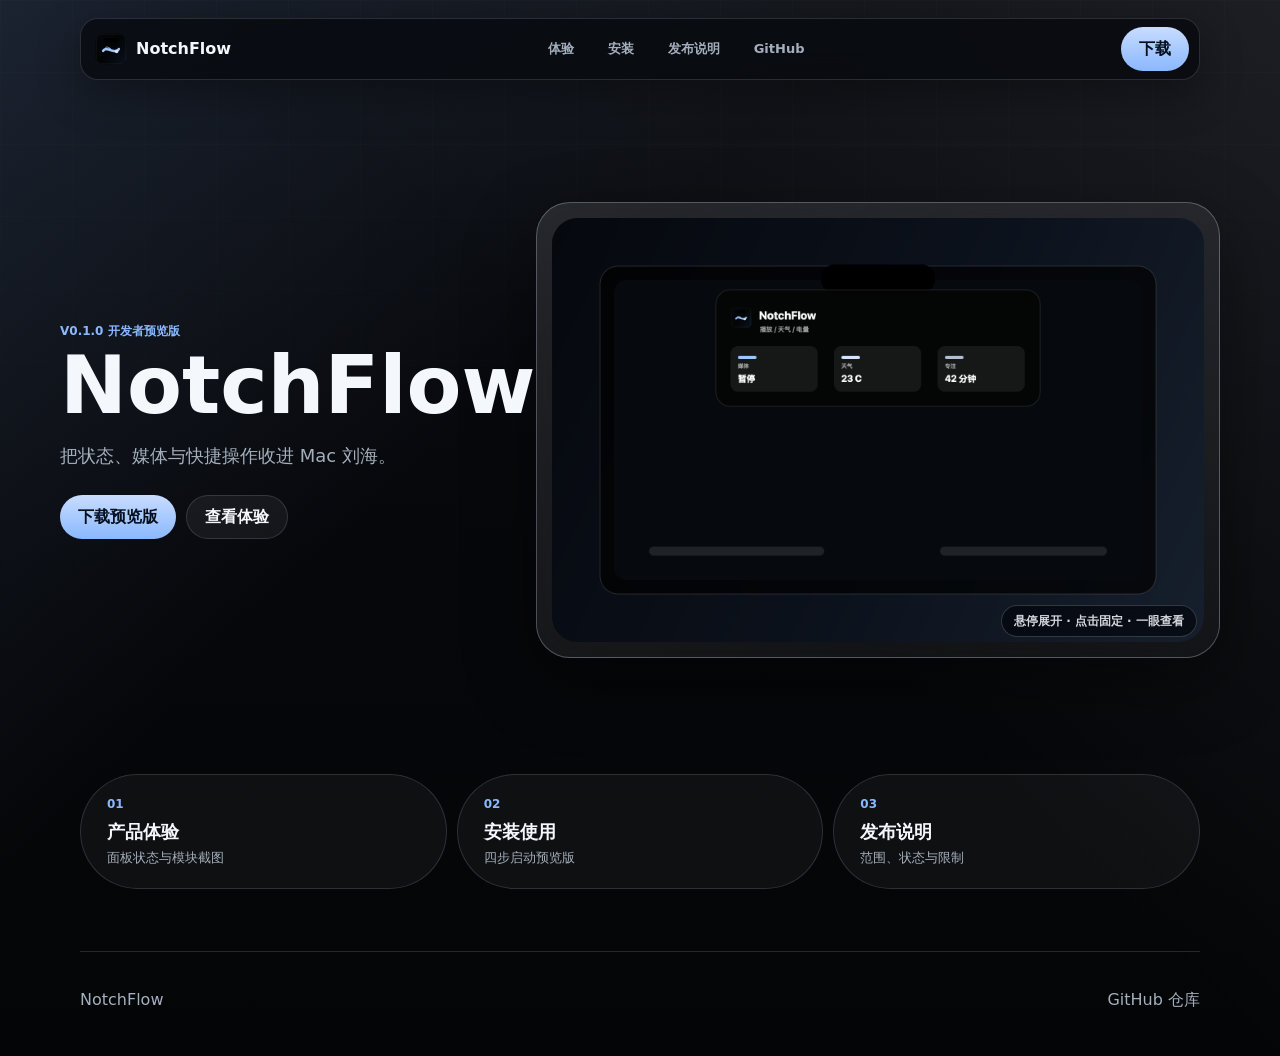
==== commit 5b1c7c9e: "docs(pages): fix NotchFlow layout spacing" ====
--- a/docs/index.html
+++ b/docs/index.html
@@ -6,7 +6,7 @@
     <meta name="description" content="NotchFlow 把 Mac 刘海变成紧凑的状态、媒体与快捷操作控制台。">
     <title>NotchFlow - Mac 刘海控制台</title>
     <link rel="icon" href="assets/notchflow-logo.png">
-    <link rel="stylesheet" href="styles.css">
+    <link rel="stylesheet" href="styles.css?v=20260615-layout">
     <script src="site.js?v=20260615-cn" defer></script>
   </head>
   <body data-page="home">
--- a/docs/styles.css
+++ b/docs/styles.css
@@ -106,7 +106,7 @@
 
 .brand {
   gap: 9px;
-  min-height: 40px;
+  min-height: 44px;
   font-weight: 750;
 }
 
@@ -153,7 +153,7 @@
   display: inline-flex;
   align-items: center;
   justify-content: center;
-  min-height: 42px;
+  min-height: 44px;
   padding: 0 18px;
   font-weight: 800;
 }
@@ -180,8 +180,8 @@
 
 .hero-home {
   display: grid;
-  grid-template-columns: minmax(300px, 0.78fr) minmax(500px, 1.22fr);
-  gap: clamp(24px, 3vw, 44px);
+  grid-template-columns: minmax(320px, 420px) minmax(520px, 1fr);
+  gap: 56px;
   align-items: center;
   width: min(1160px, calc(100% - 36px));
   min-height: min(700px, calc(100svh - 82px));
@@ -190,7 +190,9 @@
 }
 
 .hero-copy {
-  max-width: 480px;
+  position: relative;
+  z-index: 2;
+  max-width: 420px;
 }
 
 .kicker {
@@ -209,8 +211,9 @@
 }
 
 h1 {
-  font-size: 88px;
-  line-height: 0.88;
+  max-width: 100%;
+  font-size: 80px;
+  line-height: 0.9;
   letter-spacing: 0;
 }
 
@@ -258,6 +261,7 @@
 }
 
 .screenshot-stage {
+  z-index: 1;
   padding: clamp(10px, 1.2vw, 16px);
   animation: stage-in 520ms cubic-bezier(0.2, 0.8, 0.2, 1) both;
 }
@@ -294,7 +298,7 @@
 .route-strip a {
   flex: 1;
   min-width: 0;
-  padding: 16px;
+  padding: 20px 26px;
   border: 1px solid var(--line);
   background: rgba(255, 255, 255, 0.045);
 }
@@ -369,7 +373,7 @@
 
 .segmented button {
   border: 0;
-  min-height: 38px;
+  min-height: 44px;
   padding: 0 14px;
   color: var(--muted);
   background: transparent;
@@ -492,6 +496,12 @@
   color: var(--accent);
 }
 
+.site-footer a {
+  display: inline-flex;
+  align-items: center;
+  min-height: 44px;
+}
+
 .reveal {
   opacity: 1;
   transform: none;
@@ -521,7 +531,7 @@
 
 @media (min-width: 1320px) {
   h1 {
-    font-size: 112px;
+    font-size: 96px;
   }
 
   h2 {
@@ -545,7 +555,7 @@
   }
 }
 
-@media (max-width: 920px) {
+@media (max-width: 960px) {
   .site-shell {
     grid-template-columns: 1fr auto;
   }
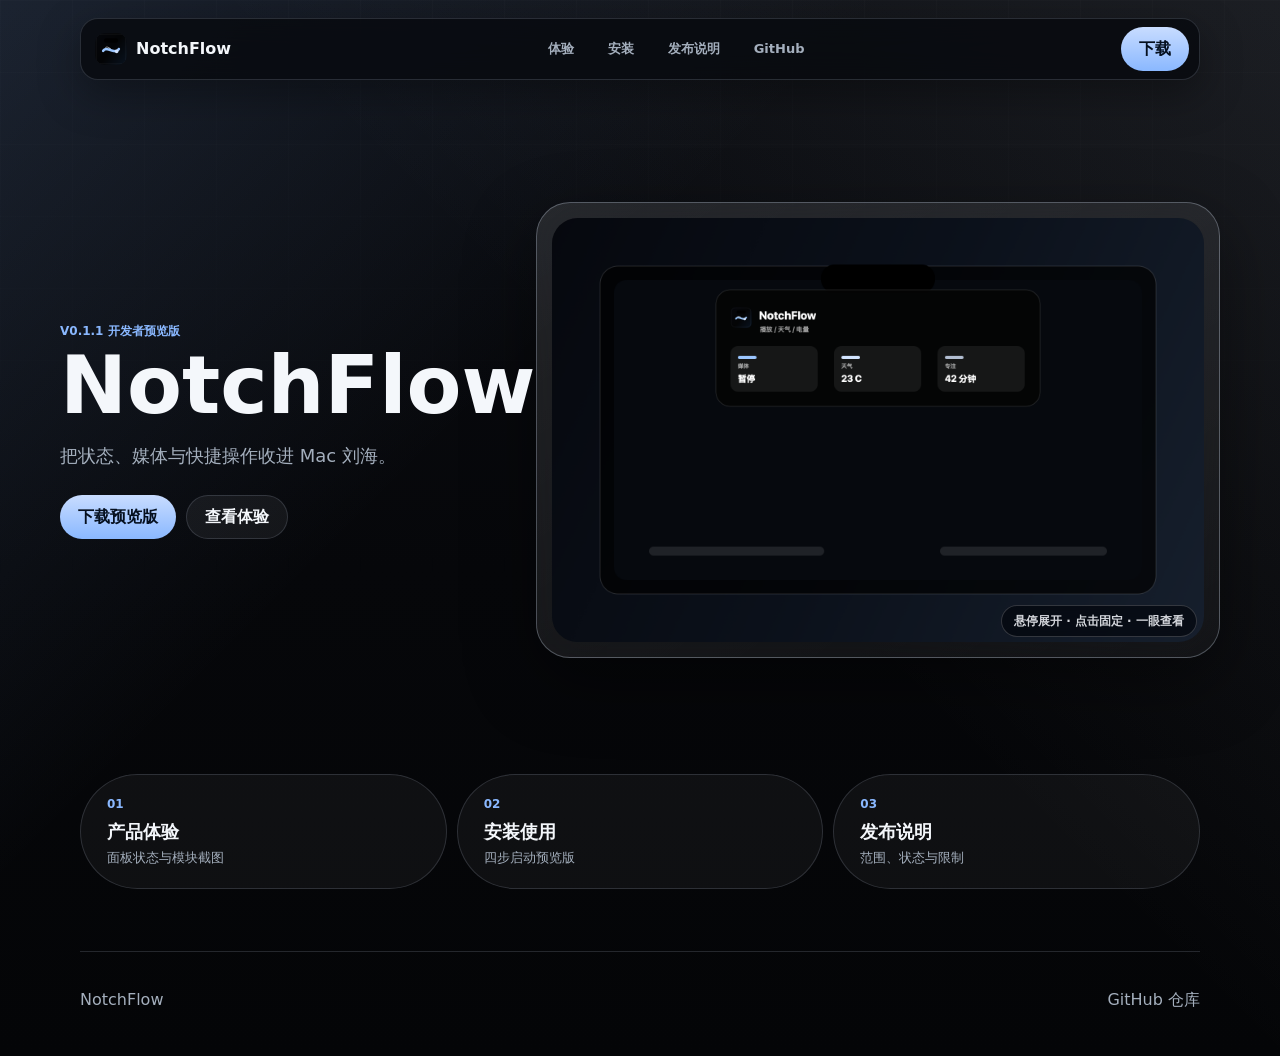
==== commit d71f25d1: "chore(release): prepare v0.1.1" ====
--- a/docs/index.html
+++ b/docs/index.html
@@ -27,7 +27,7 @@
     <main>
       <section class="hero-home" aria-labelledby="hero-title">
         <div class="hero-copy reveal">
-          <p class="kicker">v0.1.0 开发者预览版</p>
+          <p class="kicker">v0.1.1 开发者预览版</p>
           <h1 id="hero-title">NotchFlow</h1>
           <p class="hero-line">把状态、媒体与快捷操作收进 Mac 刘海。</p>
           <div class="action-row">
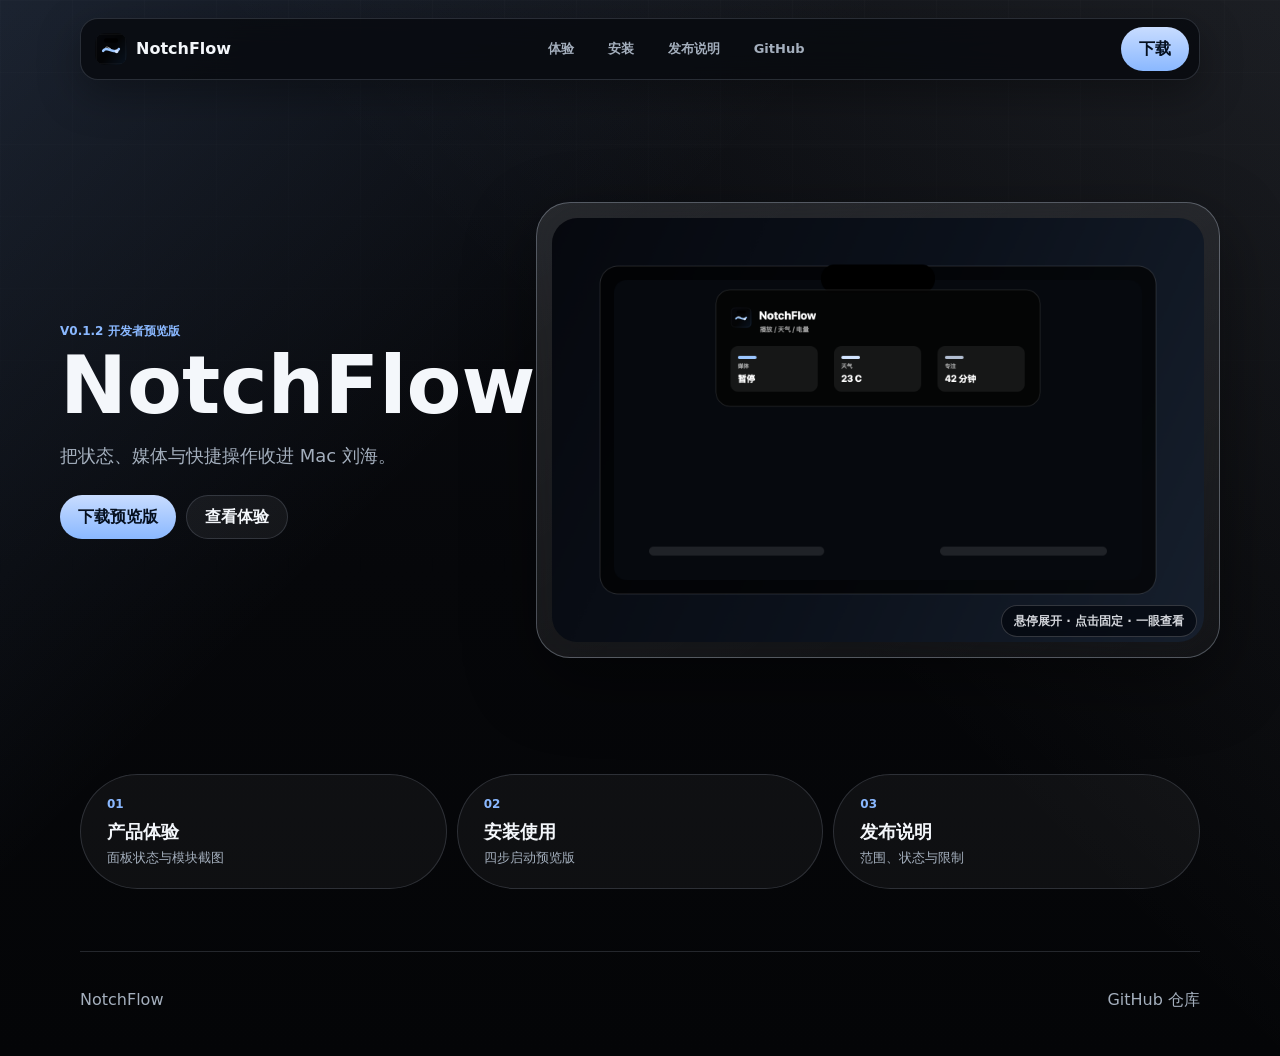
==== commit 01b938f0: "Polish screen health card layout" ====
--- a/docs/index.html
+++ b/docs/index.html
@@ -27,7 +27,7 @@
     <main>
       <section class="hero-home" aria-labelledby="hero-title">
         <div class="hero-copy reveal">
-          <p class="kicker">v0.1.1 开发者预览版</p>
+          <p class="kicker">v0.1.2 开发者预览版</p>
           <h1 id="hero-title">NotchFlow</h1>
           <p class="hero-line">把状态、媒体与快捷操作收进 Mac 刘海。</p>
           <div class="action-row">
